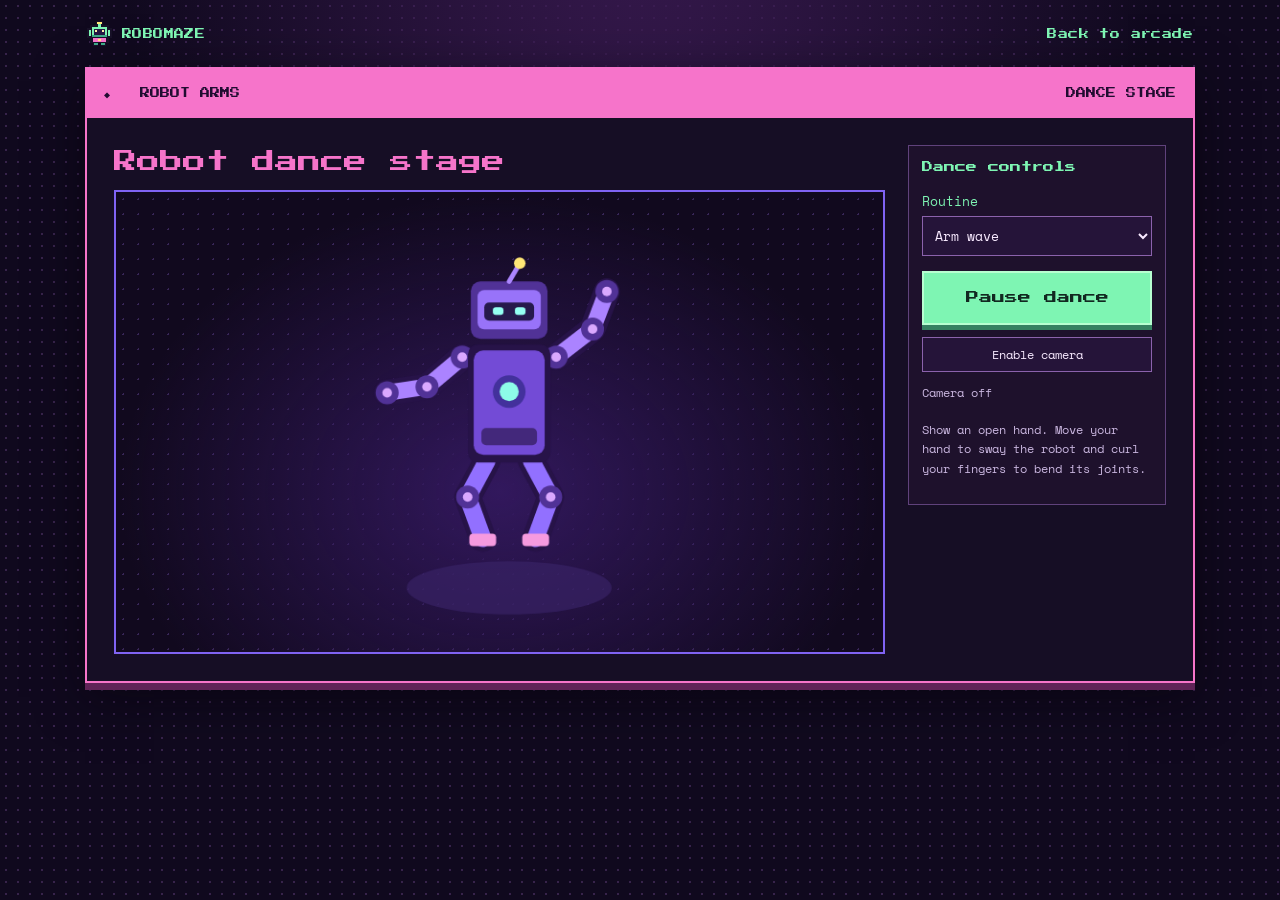
==== arms.html @ 89f3d07c "Add Robot Arms dance stage with fingertip puppet controls" ====
<!doctype html>
<html lang="en">
<head>
<meta charset="utf-8">
<meta name="viewport" content="width=device-width, initial-scale=1">
<title>Robot Arms — RoboMaze</title>
<link rel="icon" href="assets/robot.svg">
<link rel="stylesheet" href="style.css">
<script type="module" src="arms.mjs"></script>
</head>
<body>
<main>
  <header class="top"><a href="./"><img src="assets/robot.svg" alt=""> ROBOMAZE</a><a href="./">Back to arcade</a></header>
  <section class="cabinet">
    <div class="bar"><span>◆ &nbsp; ROBOT ARMS</span><span>DANCE STAGE</span></div>
    <div class="dashboard">
      <div>
        <h2>Robot dance stage</h2>
        <div class="dance-stage">
          <video id="dance-video" playsinline muted hidden aria-hidden="true"></video>
          <canvas id="dance-canvas" width="800" height="480" role="img" aria-label="A purple robot with moving arms and legs. With tracking enabled, yellow strings link five fingertips to the robot."></canvas>
        </div>
      </div>
      <aside>
        <h3>Dance controls</h3>
        <label class="mode-label" for="routine">Routine</label>
        <select id="routine">
          <option value="wave">Arm wave</option>
          <option value="shuffle">Side shuffle</option>
          <option value="bounce">Power bounce</option>
        </select>
        <div class="dance-actions">
          <button class="primary" id="dance-toggle" type="button">Pause dance</button>
          <button class="secondary" id="dance-camera" type="button">Enable camera</button>
        </div>
        <p class="camera-label" id="dance-status" role="status">Camera off</p>
        <p class="hint">Show an open hand. Move your hand to sway the robot and curl your fingers to bend its joints.</p>
      </aside>
    </div>
  </section>
</main>
</body>
</html>
---- style.css ----
@import url('https://fonts.googleapis.com/css2?family=Press+Start+2P&family=Space+Mono:wght@400;700&display=swap');
:root{color-scheme:dark;--bg:#10091e;--ink:#f8eaff;--pink:#f674ca;--mint:#7ef5b3;--yellow:#ffe776;--purple:#8063f3;--muted:#c9b6df;--pixel:"Press Start 2P",monospace;--mono:"Space Mono",monospace}
*{box-sizing:border-box} [hidden]{display:none!important}
body{margin:0;min-height:100vh;color:var(--ink);font:15px var(--mono);background:radial-gradient(ellipse at 50% -20%,#3a1a52,transparent 58%),radial-gradient(circle,#37234b 1px,transparent 1.5px) 0 0/12px 12px,var(--bg)}
main{width:min(1110px,calc(100% - 32px));margin:auto}
.top,footer{display:flex;justify-content:space-between;align-items:center;gap:16px;padding:21px 2px}
.top a,footer{font:10px/1.6 var(--pixel);letter-spacing:.04em}
.top a{display:flex;align-items:center;gap:10px;color:var(--mint)}
.top img{width:25px} a{color:inherit;text-decoration:none} a:hover{text-decoration:underline}
button{font:inherit;cursor:pointer;color:var(--ink);border:1px solid #8b62ac;background:#251439;padding:8px 13px}
button:hover{filter:brightness(1.22)} button:active{transform:translateY(2px)}
button:disabled{cursor:wait;opacity:.65} :focus-visible{outline:3px solid var(--yellow);outline-offset:4px}
.cabinet{border:2px solid var(--pink);background:#160e25;box-shadow:0 7px #602358,0 14px 45px #06030b99}
.bar{display:flex;justify-content:space-between;align-items:center;gap:10px;padding:13px 17px;background:var(--pink);color:#210c31;font:10px/1.55 var(--pixel);min-height:49px}
.small{font:12px var(--mono);color:#291336;background:#ffb7e8;border-color:#9b4189;padding:4px 8px}
.attract,.setup{text-align:center;position:relative;padding:clamp(30px,6vw,62px) 12px 34px;overflow:hidden;background:radial-gradient(ellipse at 50% 55%,#31184a,transparent 72%),#120b21}
.eyebrow{color:var(--yellow);font:clamp(8px,1.4vw,11px)/1.6 var(--pixel);margin:0 0 26px}
h1{font:clamp(23px,7.35vw,82px)/1.2 var(--pixel);letter-spacing:-.06em;color:var(--pink);text-shadow:4px 5px #7135a4;margin:0}
h1 span{color:var(--mint);text-shadow:4px 5px #26645d}
.tagline{color:var(--muted);margin:20px auto 12px}
.stars{position:absolute;inset:38px 8% auto;color:var(--yellow);display:flex;justify-content:space-between;pointer-events:none;font-size:25px}
.stars span:first-child{transform:translateY(111px);color:var(--pink)}
.scene{position:relative;width:min(640px,100%);height:203px;margin:12px auto 22px;isolation:isolate;overflow:hidden}
.moon{position:absolute;top:25px;left:43%;width:84px;height:84px;background:repeating-linear-gradient(#f674ca 0 7px,#8746bd 7px 11px);clip-path:polygon(25% 0,75% 0,75% 10%,90% 10%,90% 25%,100% 25%,100% 75%,90% 75%,90% 90%,75% 90%,75% 100%,25% 100%,25% 90%,10% 90%,10% 75%,0 75%,0 25%,10% 25%,10% 10%,25% 10%)}
.city{position:absolute;bottom:18px;width:100%;height:128px;background:repeating-linear-gradient(90deg,#2b2050 0 6px,#221435 6px 14px);clip-path:polygon(0 64%,7% 64%,7% 35%,16% 35%,16% 75%,23% 75%,23% 50%,37% 50%,37% 81%,54% 81%,54% 54%,64% 54%,64% 67%,73% 67%,73% 34%,80% 34%,80% 55%,88% 55%,88% 19%,95% 19%,95% 66%,100% 66%,100% 100%,0 100%)}
.scene img{position:absolute;bottom:22px;left:27%;width:109px;filter:drop-shadow(0 0 15px #7ef5b352);animation:hoverbot 2s steps(4) infinite alternate}
@keyframes hoverbot{to{transform:translateY(-10px)}}
.portal{position:absolute;bottom:22px;right:22%;width:75px;height:92px;border:6px solid var(--purple);border-bottom-color:var(--mint);box-shadow:inset 0 0 22px #f674ca,0 0 16px #8063f3;background:repeating-linear-gradient(135deg,#4d246c 0 6px,#653681 6px 12px)}
.floor{position:absolute;bottom:0;width:100%;height:22px;border-top:4px solid var(--mint);background:repeating-linear-gradient(90deg,#5e47c5 0 16px,#3b2a81 16px 19px);border-bottom:4px solid #2d205c}
.primary{background:var(--mint);color:#122821;border:2px solid #b7ffd1;box-shadow:0 5px #368162;font:clamp(9px,2.7vw,13px)/1.5 var(--pixel);padding:15px 21px}
.hint{font-size:12px;color:var(--muted);line-height:1.65}
.setup img{width:83px}.setup p{max-width:490px;margin:18px auto}.directions{font-size:27px;color:var(--yellow);margin:12px 0 23px}
h2{font:clamp(13px,2.6vw,23px)/1.5 var(--pixel);color:var(--pink)}
h3{font:11px/1.65 var(--pixel);color:var(--mint);margin:0 0 10px}
.dashboard{display:grid;grid-template-columns:minmax(0,1fr) minmax(200px,258px);gap:23px;padding:clamp(12px,3vw,27px)}
.dashboard h2{margin:0 0 10px}
.hud,.under{display:flex;justify-content:space-between;align-items:center;gap:10px;color:var(--yellow);font-size:12px;padding:8px 0}.hud b{color:var(--mint);margin-left:5px}
.board{position:relative;border:2px solid #8063f3;background:#110d20} #maze{position:relative;display:block;width:100%;height:auto;image-rendering:pixelated}
.board video{position:absolute;inset:0;width:100%;height:100%;object-fit:cover;transform:scaleX(-1);pointer-events:none}
.board #strings{position:absolute;inset:0;width:100%;height:100%;pointer-events:none;display:none;filter:drop-shadow(0 0 2px #10091e)}
.board.camera-live #strings{display:block}
.board.camera-live #maze{filter:drop-shadow(0 0 1px #10091e)}
.board.camera-live{border-color:var(--yellow)}
.overlay{position:absolute;inset:0;display:grid;place-items:center;padding:10px;background:#120b21e8;text-align:center}
aside{border:1px solid #60427c;padding:13px;background:#1e112c;align-self:start}
.camera-label{font-size:12px;color:var(--muted);min-height:2em}.signal{color:var(--yellow);font-size:13px;margin-bottom:0;min-height:1.4em}
.secondary{font-size:12px;color:var(--ink)}
.dpad{display:grid;width:max-content;grid-template-columns:repeat(3,42px);gap:5px}.dpad button{padding:4px;min-height:40px;font-size:21px;touch-action:manipulation}.dpad button:first-child{grid-column:2}.dpad button:nth-child(2){grid-column:1}
footer{color:var(--muted);margin-top:12px;font-size:8px}footer a{color:var(--mint)}
@media(max-width:680px){.dashboard{grid-template-columns:1fr}.scene{height:161px}.scene img{width:78px}.portal{height:69px;width:55px}.stars{inset:70px 5% auto;font-size:15px}}
@media(prefers-reduced-motion:reduce){.scene img{animation:none}}

.mode-label{display:block;margin:14px 0 5px;color:var(--mint);font-size:13px}
#gesture-mode{width:100%;padding:8px;background:#251439;border:1px solid #8b62ac;color:var(--ink);font:inherit;font-size:13px}
#mode-help{margin:6px 0 12px}

.arms-link{display:block;width:max-content;max-width:100%;margin:18px auto 0;padding:9px 12px;border:1px solid var(--pink);color:var(--yellow);font:clamp(8px,2vw,11px)/1.7 var(--pixel)}
.dance-stage{position:relative;border:2px solid var(--purple);overflow:hidden;background:radial-gradient(ellipse at 50% 65%,#32185d,transparent 70%),radial-gradient(circle,#382657 1px,transparent 1px) 0 0/15px 15px,#11091e}
.dance-stage video{position:absolute;inset:0;width:100%;height:100%;object-fit:cover;transform:scaleX(-1)}
#dance-canvas{position:relative;display:block;width:100%;height:auto}
#routine{width:100%;padding:8px;background:#251439;border:1px solid #8b62ac;color:var(--ink);font:inherit;font-size:13px}
.dance-actions{display:grid;gap:12px;margin-top:15px}
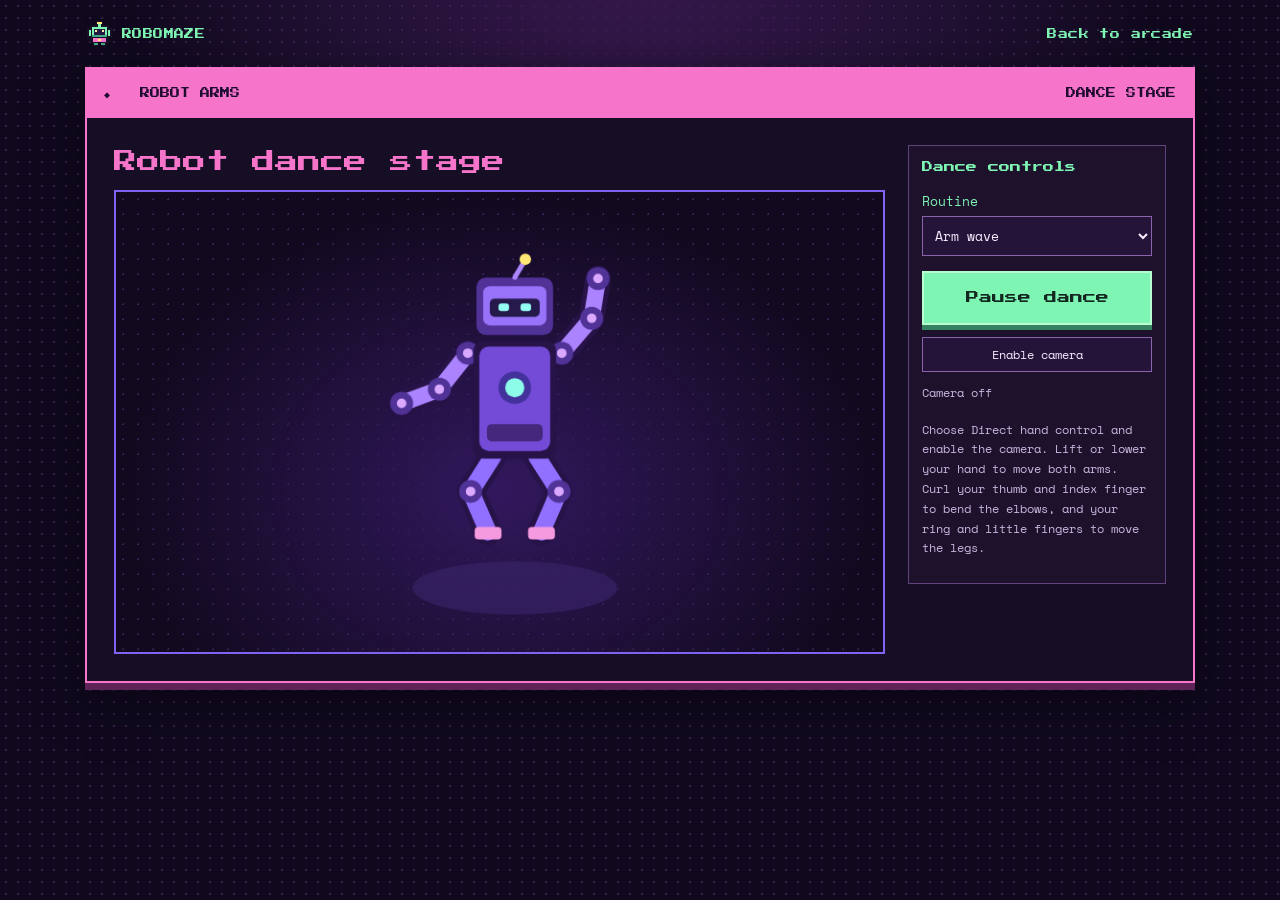
==== commit 9727da60: "Improve hand tracking response and add direct robot control" ====
--- a/arms.html
+++ b/arms.html
@@ -25,7 +25,8 @@
         <h3>Dance controls</h3>
         <label class="mode-label" for="routine">Routine</label>
         <select id="routine">
-          <option value="wave">Arm wave</option>
+          <option value="puppet">Direct hand control</option>
+          <option value="wave" selected>Arm wave</option>
           <option value="shuffle">Side shuffle</option>
           <option value="bounce">Power bounce</option>
         </select>
@@ -34,7 +35,7 @@
           <button class="secondary" id="dance-camera" type="button">Enable camera</button>
         </div>
         <p class="camera-label" id="dance-status" role="status">Camera off</p>
-        <p class="hint">Show an open hand. Move your hand to sway the robot and curl your fingers to bend its joints.</p>
+        <p class="hint">Choose Direct hand control and enable the camera. Lift or lower your hand to move both arms. Curl your thumb and index finger to bend the elbows, and your ring and little fingers to move the legs.</p>
       </aside>
     </div>
   </section>
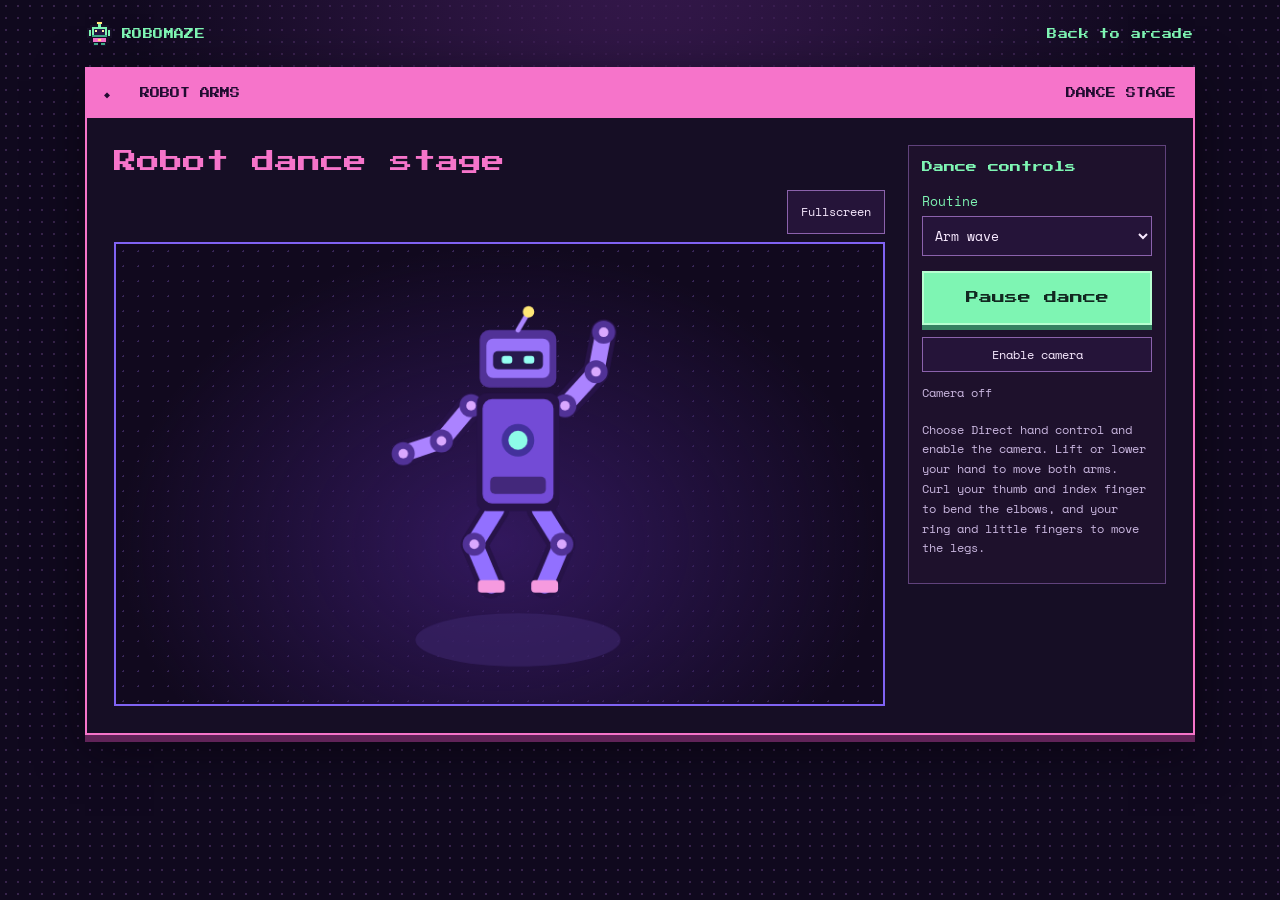
==== commit 770b104c: "Add fullscreen play areas with a mobile viewport fallback" ====
--- a/arms.html
+++ b/arms.html
@@ -7,6 +7,7 @@
 <link rel="icon" href="assets/robot.svg">
 <link rel="stylesheet" href="style.css">
 <script type="module" src="arms.mjs"></script>
+<script type="module" src="fullscreen.mjs"></script>
 </head>
 <body>
 <main>
@@ -16,9 +17,16 @@
     <div class="dashboard">
       <div>
         <h2>Robot dance stage</h2>
-        <div class="dance-stage">
-          <video id="dance-video" playsinline muted hidden aria-hidden="true"></video>
-          <canvas id="dance-canvas" width="800" height="480" role="img" aria-label="A purple robot with moving arms and legs. With tracking enabled, yellow strings link five fingertips to the robot."></canvas>
+        <div class="play-view">
+          <div class="play-view-toolbar" hidden>
+            <button class="secondary" type="button">Fullscreen</button>
+          </div>
+          <div class="play-view-stage">
+            <div class="dance-stage">
+              <video id="dance-video" playsinline muted hidden aria-hidden="true"></video>
+              <canvas id="dance-canvas" width="800" height="480" role="img" aria-label="A purple robot with moving arms and legs. With tracking enabled, yellow strings link five fingertips to the robot."></canvas>
+            </div>
+          </div>
         </div>
       </div>
       <aside>
--- a/style.css
+++ b/style.css
@@ -60,3 +60,112 @@
 #dance-canvas{position:relative;display:block;width:100%;height:auto}
 #routine{width:100%;padding:8px;background:#251439;border:1px solid #8b62ac;color:var(--ink);font:inherit;font-size:13px}
 .dance-actions{display:grid;gap:12px;margin-top:15px}
+
+.arcade-modes{display:flex;flex-wrap:wrap;justify-content:center;gap:14px}
+.arcade-modes .primary{display:inline-grid;place-items:center;min-width:168px;text-decoration:none}
+.arcade-modes a:hover{filter:brightness(1.22)}
+.punch-arena{position:relative;background:radial-gradient(ellipse,#332153,#11091e);border:2px solid var(--purple);overflow:hidden}
+.punch-arena video{position:absolute;inset:0;width:100%;height:100%;object-fit:cover;transform:scaleX(-1)}
+.punch-arena canvas{position:relative;display:block;width:100%;height:auto}
+.punch-meter{width:100%;height:16px;accent-color:var(--yellow)}
+
+.cube-heading{margin:20px 0 10px}
+.cube-picker{display:grid;grid-template-columns:repeat(4,minmax(0,1fr));gap:8px}
+.cube-option{display:grid;gap:4px;text-align:left;min-width:0;padding:7px;background:#191127;border:1px solid #523c72}
+.cube-option[aria-pressed=true]{border-color:var(--yellow);box-shadow:inset 0 0 0 1px var(--yellow)}
+.cube-option canvas{display:block;width:100%;height:auto;background:radial-gradient(ellipse,#312549,#100b1e)}
+.cube-option strong{font-size:12px;line-height:1.25;color:#fff3ff}
+.cube-option span{font-size:11px;color:#d1bddf}
+@media(max-width:850px){.cube-picker{grid-template-columns:repeat(2,minmax(0,1fr))}}
+
+.pro-stage{background:radial-gradient(ellipse at 50% 48%,#392055,#090811 74%);border-color:#8263ce}
+.pro-stage canvas{touch-action:none;cursor:grab}
+.pro-stage canvas:active{cursor:grabbing}
+.pro-display .cube-option canvas{background:radial-gradient(ellipse,#302248,#0b0816 74%)}
+
+.cast-picker{margin-top:20px;border:1px solid #624582;background:#191127}
+.cast-picker summary{padding:12px;cursor:pointer;color:var(--yellow);font-weight:700}
+.cast-picker .cube-picker{padding:0 10px 10px}
+.cast-option canvas{max-width:96px;margin:0 auto}
+
+.strike-score{padding:12px;border:1px solid #805ca6;background:#180f29}
+.strike-label{display:flex;justify-content:space-between;gap:8px;color:var(--yellow);font-weight:700;font-size:12px}
+.strike-tower{--strike-color:#7ef5b3;position:relative;height:clamp(260px,36vh,340px);margin:10px 0 0;border:1px solid #674681;background:repeating-linear-gradient(0deg,#211333 0 15px,#3b2450 15px 16px)}
+.strike-tower[data-tier=yellow]{--strike-color:#ffe776}
+.strike-tower[data-tier=red]{--strike-color:#ff637e}
+.strike-track{position:absolute;left:26px;top:32px;bottom:18px;width:20px;border:2px solid #e9caff;border-radius:9px;background:linear-gradient(to top,#44c790 0 40%,#dfbb41 61% 83%,#e14e63 92%);box-shadow:0 0 12px #c8a5ff55}
+#strike-marker{position:absolute;bottom:0;left:50%;width:36px;height:13px;transform:translate(-50%,50%);border-radius:3px;background:var(--strike-color);border:2px solid #fff;box-shadow:0 0 12px var(--strike-color)}
+.strike-bell{position:absolute;left:8px;top:4px;font-size:11px;color:#271532;background:var(--strike-color);padding:2px 8px;border-radius:8px 8px 2px 2px;font-weight:700}
+.strike-tier{position:absolute;left:62px;font-size:10px;letter-spacing:.08em;font-weight:700}
+.strike-red{top:27px;color:#ff91a4}.strike-yellow{top:51%;color:#ffe776}.strike-green{bottom:14px;color:#7ef5b3}
+
+.wars-options{display:grid;gap:9px}
+.wars-options label{display:grid;gap:4px;font-size:13px;color:var(--muted)}
+.wars-options select{width:100%;padding:7px;background:#251439;border:1px solid #8b62ac;color:var(--ink);font:inherit}
+.wars-stage{border-color:#b87aff}
+#wars-winner{position:absolute;inset:8% 8% auto;padding:14px;background:#1d1238;border:2px solid var(--yellow);color:var(--yellow);text-align:center;font-weight:700}
+#wars-pin{width:100%;accent-color:var(--yellow)}
+.wars-cabinet details button{margin-top:6px}
+
+#wars-local{margin:12px 0;border:1px solid #8b62ac;border-radius:8px;padding:8px 10px;min-width:0}
+#wars-local button{touch-action:none;user-select:none}
+#wars-local button:active{border-color:var(--yellow);color:var(--yellow)}
+
+.maze-controls{display:grid;justify-items:center;text-align:center;margin:10px 0 0}
+.dpad{grid-template-columns:repeat(3,48px)}
+.dpad button{min-height:48px}
+
+@media(min-width:681px){
+  .punch-dashboard{grid-template-rows:auto 1fr}
+  .punch-dashboard aside{grid-column:2;grid-row:1 / span 2}
+  .punch-customize{grid-column:1}
+  .punch-customize .cube-heading{margin-top:0}
+}
+
+@media(max-width:680px){
+  main{width:calc(100% - 20px);padding-bottom:12px}
+  .top{gap:8px;padding-block:8px}
+  .top a{min-height:44px;letter-spacing:0}
+  .top a:last-child{text-align:right}
+  .bar{padding-inline:10px;flex-wrap:wrap}
+  .dashboard{grid-template-columns:minmax(0,1fr);gap:14px;padding:10px}
+  .dashboard aside{min-width:0}
+  .hint,.camera-label{font-size:13px}
+  button,.dashboard select,.cast-picker summary{min-height:44px}
+  .dashboard select,#routine,#gesture-mode{font-size:16px}
+  .arcade-modes{display:grid;grid-template-columns:repeat(2,minmax(0,1fr));gap:12px}
+  .arcade-modes .primary{min-width:0;padding:12px 7px;min-height:48px}
+  .arcade-modes #start{grid-column:1/-1}
+  .scene img{left:17%}
+  .portal{right:17%}
+  #wars-local .dance-actions{grid-template-columns:repeat(2,minmax(0,1fr));gap:8px}
+  #wars-local button{padding:8px 4px}
+  #wars-winner{inset:6% 5% auto;padding:8px;font-size:13px}
+}
+
+.play-view-toolbar{display:flex;justify-content:flex-end;margin-bottom:8px}
+.play-view-toolbar button{min-height:44px}
+.play-view-locked,.play-view-locked body{overflow:hidden}
+.play-view-active{
+  display:grid;
+  grid-template-rows:auto minmax(0,1fr) auto;
+  width:100%;
+  height:100%;
+  padding:max(8px,env(safe-area-inset-top)) max(8px,env(safe-area-inset-right))
+          max(8px,env(safe-area-inset-bottom)) max(8px,env(safe-area-inset-left));
+  background:#10091e;
+}
+.play-view-overlay{position:fixed;inset:0;z-index:1000;height:100vh;height:100dvh}
+.play-view-active .play-view-stage{container-type:size;display:grid;place-items:center;overflow:hidden}
+.play-view-active .play-view-stage>div{
+  width:min(100%,calc((100vh - 170px) * var(--stage-ratio)));
+  width:min(100%,calc(max(0px,100cqh - 4px) * var(--stage-ratio) + 4px));
+}
+.play-view-active .maze-controls{margin:6px 0 0}
+.play-view-active .maze-controls h3,.play-view-active .maze-controls .hint{display:none}
+.play-view-active .dpad{grid-template-columns:repeat(4,48px)}
+.play-view-active .dpad button{grid-column:auto}
+.play-view-active #wars-local{margin:6px 0 0}
+.play-view-active #wars-local .hint{display:none}
+.play-view-active #wars-local .dance-actions{grid-template-columns:repeat(2,minmax(0,1fr));margin:0}
+.play-view-active #wars-local button{min-height:44px}
